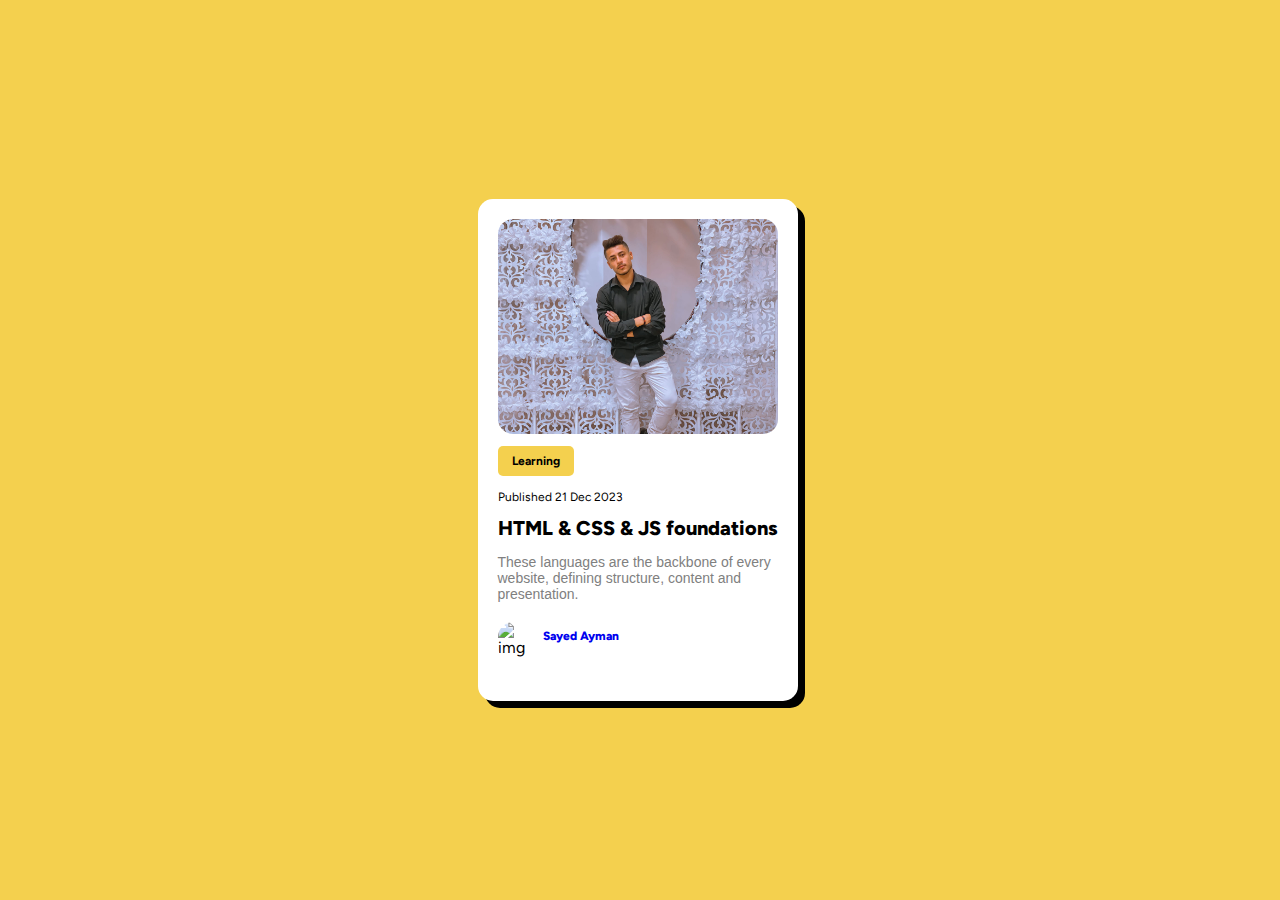
==== index.html @ e3532143 "Update and rename yellow.html to index.html" ====
<!DOCTYPE html>
<html lang="en">
<head>
    <meta charset="UTF-8">
    <meta name="viewport" content="width=device-width, initial-scale=1.0">
    <link rel="icon" sizes="32x32" href="assets/images/favicon-32x32.png">
    <link rel="stylesheet" href="https://fonts.googleapis.com/css2?family=Figtree:wght@600;800&display=swap">
    <link rel="stylesheet" href="styles.css">
    <title>Testing</title>
</head>
<body>
    <main class="container">
        <div class="container-img">
            <img src="321253117_671871777822354_1018727430930204042_n.jpg" alt="Img">
        </div>
        <h4 class="btn">Learning</h4>
        <p class="data">Published 21 Dec 2023</p>
        <a href="" class="link">HTML & CSS & JS foundations</a>
        <p class="content">These languages are the backbone of every website, defining structure, content and presentation.</p>
        <div class="autor">
            <img class="pic" src="400743616_1699513937223544_7094889561667691326_n.jpg" alt="img">
            <a href="https://www.facebook.com/profile.php?id=100014948612662" class="name-autor">Sayed Ayman</p>
        </div>
    </main>
</body>
</html>
---- styles.css ----
body::before {
      content: url("assets/images/cursor.ico");
      position: absolute;
      visibility: hidden;
  }

  body {
      background-color: hsl(47, 88%, 63%);
      display: flex;
      align-items: center;
      justify-content: center;
      height: 100vh;
      margin: 0;
      font-family: 'Figtree', serif;
      
  }

  .container {
      border-radius: 15px;
      background-color: hsl(0, 0%, 100%);
      width: 280px;
      height: auto;
      padding: 20px;
      box-shadow: 7px 7px 0px 0px rgba(0,0,0,100);
  }
  
  .container img {
      width: 100%;
      border-radius: 15px;
  }

  .btn {
      background-color:hsl(47, 88%, 63%);
      display: inline-block;
      padding: 8px;
      margin-top: 8px; 
      margin-bottom: 2px;
      border-radius: 5px;
      font-size: 12px;
      width: 60px;
      text-align: center;              
  }

  .data {
      font-size: 12px;
  }

  .link, .link:visited {
      color: black;
      font-weight: 800;
      font-size: 20px;
      text-decoration: none;
  }

  .link:hover {
      cursor: url("assets/images/cursor.ico"), auto;
      color: hsl(47, 88%, 63%);
  }

  .content {
      font-family: sans-serif;
      font-size: 14px;
      color:hsl(0, 0%, 50%);
      margin-bottom: 20px;
  }

  .autor {
      display: flex;
      align-items: center;
  }

  .autor img {
      width: 40px;
      height: 40px;
  }

  .name-autor {
      margin-left: 5px;
      font-weight: 800;
      font-size: 12px;
      text-decoration: none;

  }
  .name-autor:hover {
    cursor: url("assets/images/cursor.ico"), auto;
    color: hsl(47, 88%, 63%);
    text-decoration:none ;}

  .my{border-radius: 50%;}
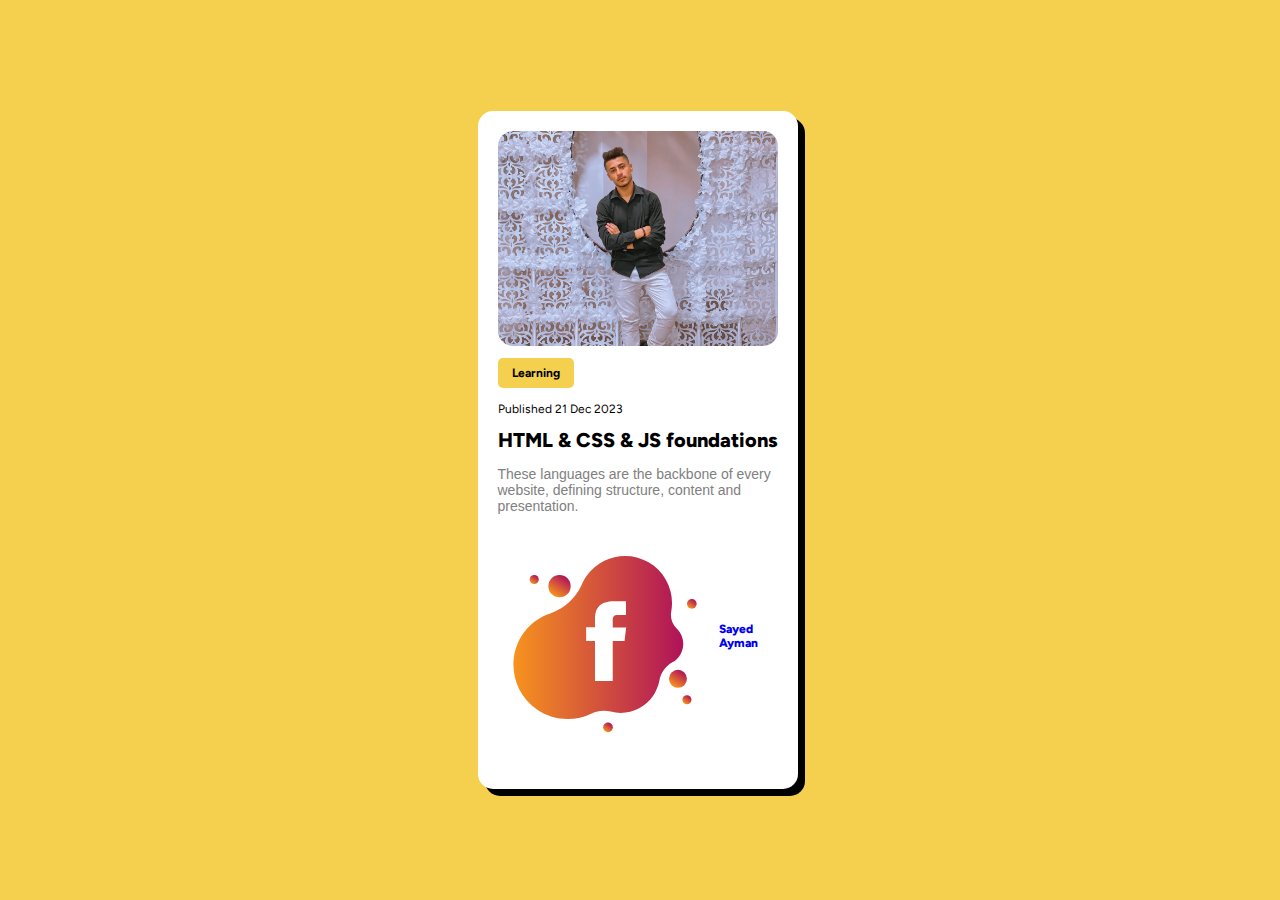
==== commit 289d7c45: "Update index.html" ====
--- a/index.html
+++ b/index.html
@@ -18,7 +18,15 @@
         <a href="" class="link">HTML & CSS & JS foundations</a>
         <p class="content">These languages are the backbone of every website, defining structure, content and presentation.</p>
         <div class="autor">
-            <img class="pic" src="400743616_1699513937223544_7094889561667691326_n.jpg" alt="img">
+<?xml version="1.0" ?><svg id="Слой_1" style="enable-background:new 0 0 200 200;" version="1.1" viewBox="0 0 200 200" xml:space="preserve" xmlns="http://www.w3.org/2000/svg" xmlns:xlink="http://www.w3.org/1999/xlink"><style type="text/css">
+	.st0{fill:url(#SVGID_1_);}
+	.st1{fill:url(#SVGID_2_);}
+	.st2{fill:url(#SVGID_3_);}
+	.st3{fill:url(#SVGID_4_);}
+	.st4{fill:url(#SVGID_5_);}
+	.st5{fill:url(#SVGID_6_);}
+	.st6{fill:url(#SVGID_7_);}
+</style><g><linearGradient gradientTransform="matrix(0.5512 -0.8344 0.8344 0.5512 470.5147 217.3375)" gradientUnits="userSpaceOnUse" id="SVGID_1_" x1="-97.1298" x2="-76.5577" y1="-438.3578" y2="-438.3578"><stop offset="0" style="stop-color:#F7931E"/><stop offset="1" style="stop-color:#AF1259"/></linearGradient><circle class="st0" cx="56.9" cy="48.2" r="10.3"/><linearGradient gradientTransform="matrix(0.5512 -0.8344 0.8344 0.5512 470.5147 217.3375)" gradientUnits="userSpaceOnUse" id="SVGID_2_" x1="-98.8706" x2="-90.4607" y1="-461.2309" y2="-461.2309"><stop offset="0" style="stop-color:#F7931E"/><stop offset="1" style="stop-color:#AF1259"/></linearGradient><circle class="st1" cx="33.5" cy="42.1" r="4.2"/><linearGradient gradientTransform="matrix(0.5512 -0.8344 0.8344 0.5512 470.5147 217.3375)" gradientUnits="userSpaceOnUse" id="SVGID_3_" x1="-113.727" x2="-105.3171" y1="-282.1265" y2="-282.1265"><stop offset="0" style="stop-color:#F7931E"/><stop offset="1" style="stop-color:#AF1259"/></linearGradient><circle class="st2" cx="174.7" cy="153.2" r="4.2"/><linearGradient gradientTransform="matrix(0.5512 -0.8344 0.8344 0.5512 470.5147 217.3375)" gradientUnits="userSpaceOnUse" id="SVGID_4_" x1="-106.3225" x2="-89.6558" y1="-299.7344" y2="-299.7344"><stop offset="0" style="stop-color:#F7931E"/><stop offset="1" style="stop-color:#AF1259"/></linearGradient><circle class="st3" cx="166.4" cy="133.9" r="8.3"/><linearGradient gradientTransform="matrix(0.5512 -0.8344 0.8344 0.5512 470.5147 217.3375)" gradientUnits="userSpaceOnUse" id="SVGID_5_" x1="-175.6299" x2="-166.6731" y1="-329.0077" y2="-329.0077"><stop offset="0" style="stop-color:#F7931E"/><stop offset="1" style="stop-color:#AF1259"/></linearGradient><circle class="st4" cx="101.7" cy="178.8" r="4.5"/><linearGradient gradientTransform="matrix(0.5512 -0.8344 0.8344 0.5512 470.5147 217.3375)" gradientUnits="userSpaceOnUse" id="SVGID_6_" x1="-37.6042" x2="-28.6473" y1="-327.2292" y2="-327.2292"><stop offset="0" style="stop-color:#F7931E"/><stop offset="1" style="stop-color:#AF1259"/></linearGradient><circle class="st5" cx="179.2" cy="64.6" r="4.5"/><linearGradient gradientUnits="userSpaceOnUse" id="SVGID_7_" x1="14.2508" x2="171.3223" y1="95.7068" y2="95.7068"><stop offset="0" style="stop-color:#F7931E"/><stop offset="1" style="stop-color:#AF1259"/></linearGradient><path class="st6" d="M165.5,87.6c-0.1-0.1-0.2-0.2-0.3-0.3c-4.2-4.1-6.1-9.9-5-15.7c3.2-17.5-4.6-36.1-21.4-45.6   C120,15.2,95.8,20.3,82.7,37.7c-2.2,2.9-3.9,5.9-5.2,9.1c-5.4,12.7-16.2,22.1-29.2,26.6C37.6,76.9,28,84.1,21.6,94.6   c-13.9,22.6-7.5,52.7,14.4,67.7c15.5,10.6,34.9,11.3,50.6,3.6c5.5-2.7,11.7-3.2,17.6-1.7c14.7,3.9,30.8-1.7,39.6-15.1   c2.7-4.2,4.5-8.7,5.4-13.3c1.3-7.2,5.7-13.6,12-17.1c3.1-1.7,5.8-4.3,7.7-7.8C173.1,103.4,171.7,93.7,165.5,87.6z M117,99h-10.9   v36.9H89.7V99h-8.2V86.3h8.2v-7.6c0-10.4,4.6-16.5,17.7-16.5h10.9v12.7h-6.8c-5.1,0-5.4,1.8-5.4,5.1l0,6.4h12.4L117,99z"/></g></svg>
             <a href="https://www.facebook.com/profile.php?id=100014948612662" class="name-autor">Sayed Ayman</p>
         </div>
     </main>
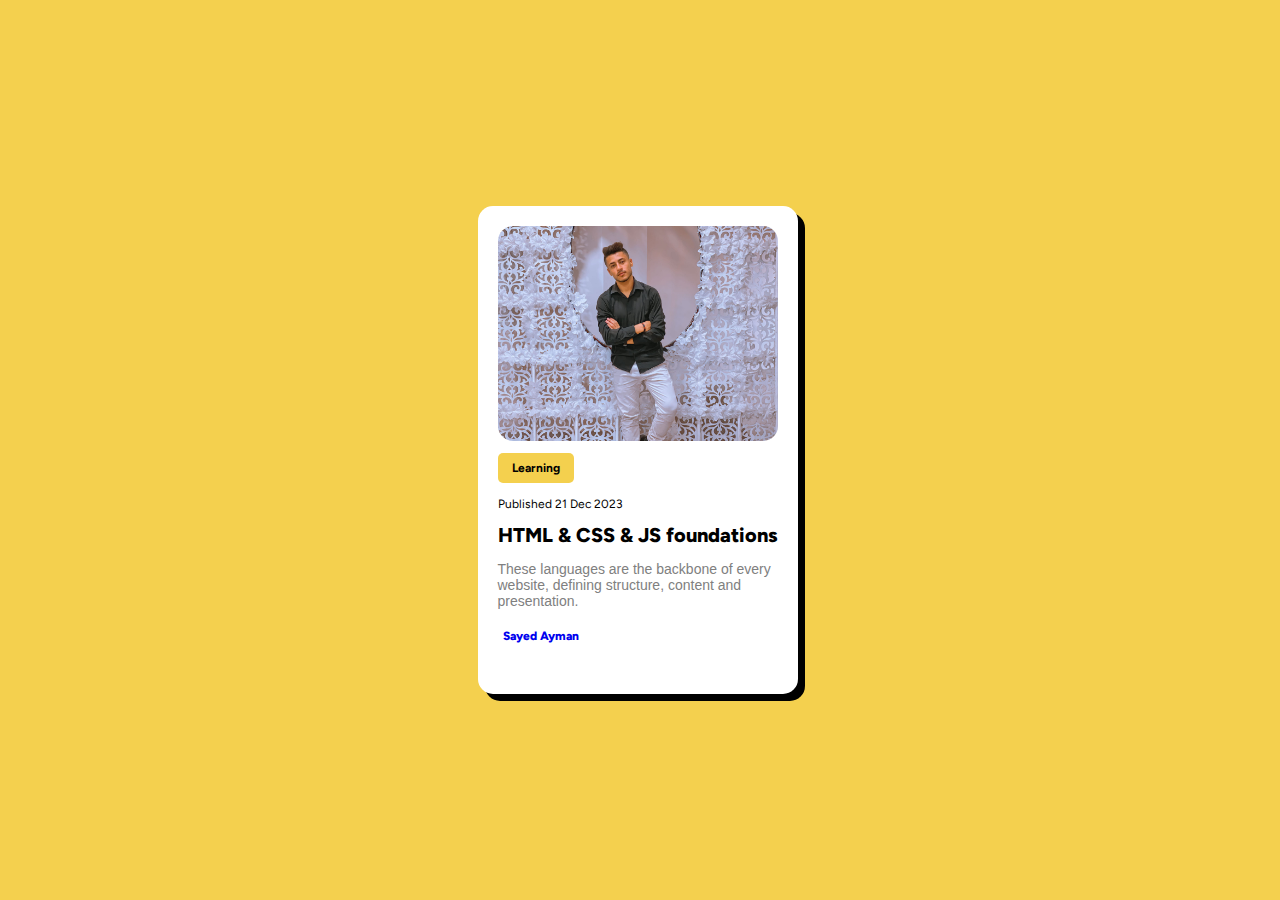
==== commit de57104a: "Update index.html" ====
--- a/index.html
+++ b/index.html
@@ -18,16 +18,7 @@
         <a href="" class="link">HTML & CSS & JS foundations</a>
         <p class="content">These languages are the backbone of every website, defining structure, content and presentation.</p>
         <div class="autor">
-<?xml version="1.0" ?><svg id="Слой_1" style="enable-background:new 0 0 200 200;" version="1.1" viewBox="0 0 200 200" xml:space="preserve" xmlns="http://www.w3.org/2000/svg" xmlns:xlink="http://www.w3.org/1999/xlink"><style type="text/css">
-	.st0{fill:url(#SVGID_1_);}
-	.st1{fill:url(#SVGID_2_);}
-	.st2{fill:url(#SVGID_3_);}
-	.st3{fill:url(#SVGID_4_);}
-	.st4{fill:url(#SVGID_5_);}
-	.st5{fill:url(#SVGID_6_);}
-	.st6{fill:url(#SVGID_7_);}
-</style><g><linearGradient gradientTransform="matrix(0.5512 -0.8344 0.8344 0.5512 470.5147 217.3375)" gradientUnits="userSpaceOnUse" id="SVGID_1_" x1="-97.1298" x2="-76.5577" y1="-438.3578" y2="-438.3578"><stop offset="0" style="stop-color:#F7931E"/><stop offset="1" style="stop-color:#AF1259"/></linearGradient><circle class="st0" cx="56.9" cy="48.2" r="10.3"/><linearGradient gradientTransform="matrix(0.5512 -0.8344 0.8344 0.5512 470.5147 217.3375)" gradientUnits="userSpaceOnUse" id="SVGID_2_" x1="-98.8706" x2="-90.4607" y1="-461.2309" y2="-461.2309"><stop offset="0" style="stop-color:#F7931E"/><stop offset="1" style="stop-color:#AF1259"/></linearGradient><circle class="st1" cx="33.5" cy="42.1" r="4.2"/><linearGradient gradientTransform="matrix(0.5512 -0.8344 0.8344 0.5512 470.5147 217.3375)" gradientUnits="userSpaceOnUse" id="SVGID_3_" x1="-113.727" x2="-105.3171" y1="-282.1265" y2="-282.1265"><stop offset="0" style="stop-color:#F7931E"/><stop offset="1" style="stop-color:#AF1259"/></linearGradient><circle class="st2" cx="174.7" cy="153.2" r="4.2"/><linearGradient gradientTransform="matrix(0.5512 -0.8344 0.8344 0.5512 470.5147 217.3375)" gradientUnits="userSpaceOnUse" id="SVGID_4_" x1="-106.3225" x2="-89.6558" y1="-299.7344" y2="-299.7344"><stop offset="0" style="stop-color:#F7931E"/><stop offset="1" style="stop-color:#AF1259"/></linearGradient><circle class="st3" cx="166.4" cy="133.9" r="8.3"/><linearGradient gradientTransform="matrix(0.5512 -0.8344 0.8344 0.5512 470.5147 217.3375)" gradientUnits="userSpaceOnUse" id="SVGID_5_" x1="-175.6299" x2="-166.6731" y1="-329.0077" y2="-329.0077"><stop offset="0" style="stop-color:#F7931E"/><stop offset="1" style="stop-color:#AF1259"/></linearGradient><circle class="st4" cx="101.7" cy="178.8" r="4.5"/><linearGradient gradientTransform="matrix(0.5512 -0.8344 0.8344 0.5512 470.5147 217.3375)" gradientUnits="userSpaceOnUse" id="SVGID_6_" x1="-37.6042" x2="-28.6473" y1="-327.2292" y2="-327.2292"><stop offset="0" style="stop-color:#F7931E"/><stop offset="1" style="stop-color:#AF1259"/></linearGradient><circle class="st5" cx="179.2" cy="64.6" r="4.5"/><linearGradient gradientUnits="userSpaceOnUse" id="SVGID_7_" x1="14.2508" x2="171.3223" y1="95.7068" y2="95.7068"><stop offset="0" style="stop-color:#F7931E"/><stop offset="1" style="stop-color:#AF1259"/></linearGradient><path class="st6" d="M165.5,87.6c-0.1-0.1-0.2-0.2-0.3-0.3c-4.2-4.1-6.1-9.9-5-15.7c3.2-17.5-4.6-36.1-21.4-45.6   C120,15.2,95.8,20.3,82.7,37.7c-2.2,2.9-3.9,5.9-5.2,9.1c-5.4,12.7-16.2,22.1-29.2,26.6C37.6,76.9,28,84.1,21.6,94.6   c-13.9,22.6-7.5,52.7,14.4,67.7c15.5,10.6,34.9,11.3,50.6,3.6c5.5-2.7,11.7-3.2,17.6-1.7c14.7,3.9,30.8-1.7,39.6-15.1   c2.7-4.2,4.5-8.7,5.4-13.3c1.3-7.2,5.7-13.6,12-17.1c3.1-1.7,5.8-4.3,7.7-7.8C173.1,103.4,171.7,93.7,165.5,87.6z M117,99h-10.9   v36.9H89.7V99h-8.2V86.3h8.2v-7.6c0-10.4,4.6-16.5,17.7-16.5h10.9v12.7h-6.8c-5.1,0-5.4,1.8-5.4,5.1l0,6.4h12.4L117,99z"/></g></svg>
-            <a href="https://www.facebook.com/profile.php?id=100014948612662" class="name-autor">Sayed Ayman</p>
+<path class="st6" d="M165.5,87.6c-0.1-0.1-0.2-0.2-0.3-0.3c-4.2-4.1-6.1-9.9-5-15.7c3.2-17.5-4.6-36.1-21.4-45.6   C120,15.2,95.8,20.3,82.7,37.7c-2.2,2.9-3.9,5.9-5.2,9.1c-5.4,12.7-16.2,22.1-29.2,26.6C37.6,76.9,28,84.1,21.6,94.6   c-13.9,22.6-7.5,52.7,14.4,67.7c15.5,10.6,34.9,11.3,50.6,3.6c5.5-2.7,11.7-3.2,17.6-1.7c14.7,3.9,30.8-1.7,39.6-15.1   c2.7-4.2,4.5-8.7,5.4-13.3c1.3-7.2,5.7-13.6,12-17.1c3.1-1.7,5.8-4.3,7.7-7.8C173.1,103.4,171.7,93.7,165.5,87.6z M117,99h-10.9   v36.9H89.7V99h-8.2V86.3h8.2v-7.6c0-10.4,4.6-16.5,17.7-16.5h10.9v12.7h-6.8c-5.1,0-5.4,1.8-5.4,5.1l0,6.4h12.4L117,99z"></path>            <a href="https://www.facebook.com/profile.php?id=100014948612662" class="name-autor">Sayed Ayman</p>
         </div>
     </main>
 </body>
